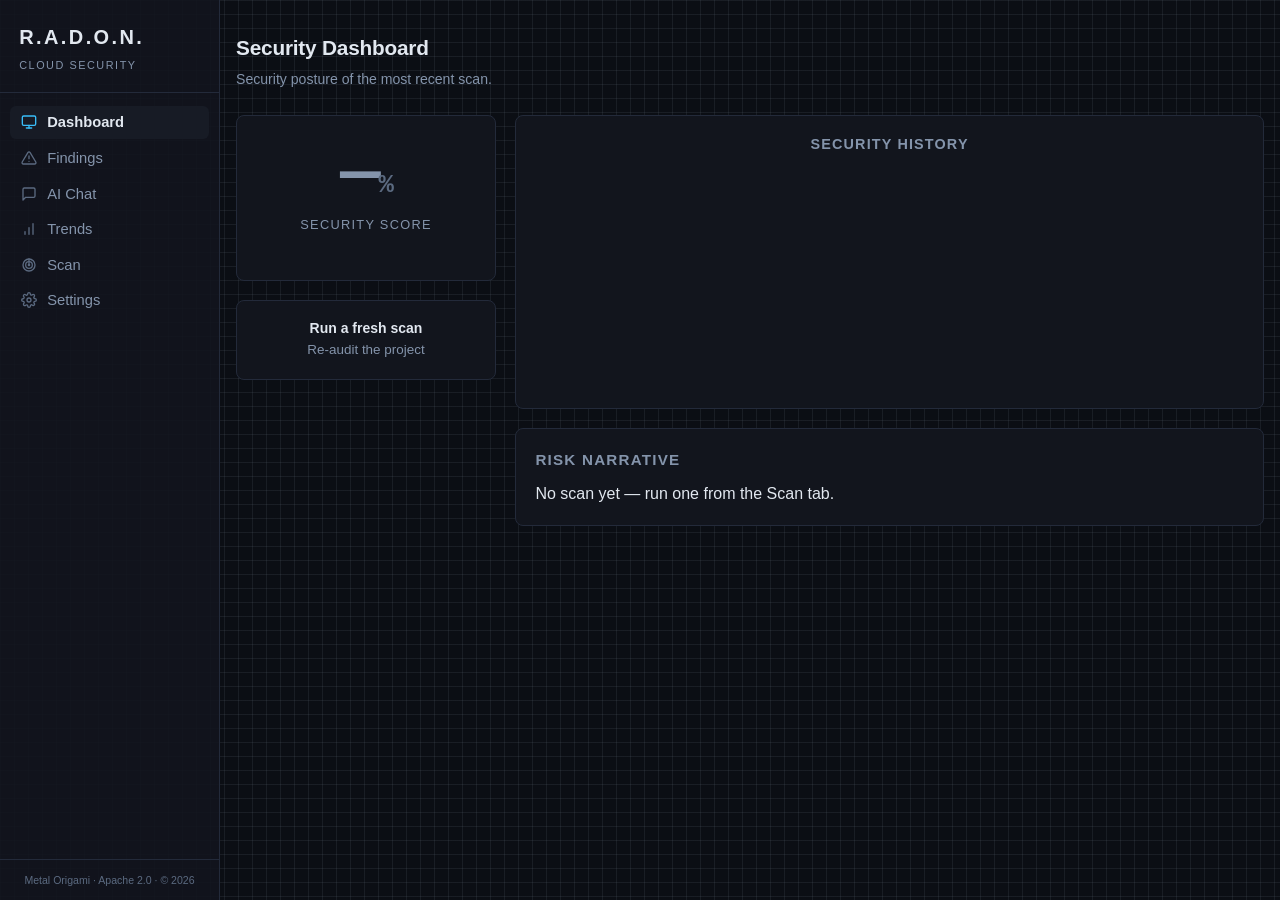
==== index.html @ 0877c62f "scaffold static demo" ====
<!DOCTYPE html>
<html lang="en">
<head>
  <meta charset="utf-8">
  <meta name="viewport" content="width=device-width, initial-scale=1">
  <title>R.A.D.O.N.</title>
  <link rel="stylesheet" href="/style.css?v=15">
</head>
<body>
  <div class="app">
    <aside class="sidebar">
      <div class="brand">
        <div class="brand-text">
          <span class="brand-name">R.A.D.O.N.</span>
          <span class="brand-sub">Cloud Security</span>
        </div>
      </div>
      <nav class="nav">
        <button class="nav-item active" data-tab="overview">
          <span class="nav-icon"><svg width="16" height="16" viewBox="0 0 24 24" fill="none" stroke="currentColor" stroke-width="2" stroke-linecap="round" stroke-linejoin="round"><rect x="2" y="3" width="20" height="14" rx="2"/><line x1="8" y1="21" x2="16" y2="21"/><line x1="12" y1="17" x2="12" y2="21"/></svg></span>
          <span class="nav-label">Dashboard</span>
        </button>
        <button class="nav-item" data-tab="findings">
          <span class="nav-icon"><svg width="16" height="16" viewBox="0 0 24 24" fill="none" stroke="currentColor" stroke-width="2" stroke-linecap="round" stroke-linejoin="round"><path d="M10.29 3.86L1.82 18a2 2 0 0 0 1.71 3h16.94a2 2 0 0 0 1.71-3L13.71 3.86a2 2 0 0 0-3.42 0z"/><line x1="12" y1="9" x2="12" y2="13"/><line x1="12" y1="17" x2="12.01" y2="17"/></svg></span>
          <span class="nav-label">Findings</span>
        </button>
        <button class="nav-item" data-tab="chat">
          <span class="nav-icon"><svg width="16" height="16" viewBox="0 0 24 24" fill="none" stroke="currentColor" stroke-width="2" stroke-linecap="round" stroke-linejoin="round"><path d="M21 15a2 2 0 0 1-2 2H7l-4 4V5a2 2 0 0 1 2-2h14a2 2 0 0 1 2 2z"/></svg></span>
          <span class="nav-label">AI Chat</span>
        </button>
        <button class="nav-item" data-tab="trends">
          <span class="nav-icon"><svg width="16" height="16" viewBox="0 0 24 24" fill="none" stroke="currentColor" stroke-width="2" stroke-linecap="round" stroke-linejoin="round"><line x1="12" y1="20" x2="12" y2="10"/><line x1="18" y1="20" x2="18" y2="4"/><line x1="6" y1="20" x2="6" y2="16"/></svg></span>
          <span class="nav-label">Trends</span>
        </button>
        <button class="nav-item" data-tab="scan">
          <span class="nav-icon"><svg width="16" height="16" viewBox="0 0 24 24" fill="none" stroke="currentColor" stroke-width="2" stroke-linecap="round" stroke-linejoin="round"><circle cx="12" cy="12" r="9"/><circle cx="12" cy="12" r="5"/><circle cx="12" cy="12" r="1"/><line x1="12" y1="12" x2="12" y2="3"/></svg></span>
          <span class="nav-label">Scan</span>
        </button>
        <button class="nav-item" data-tab="settings">
          <span class="nav-icon"><svg width="16" height="16" viewBox="0 0 24 24" fill="none" stroke="currentColor" stroke-width="2" stroke-linecap="round" stroke-linejoin="round"><circle cx="12" cy="12" r="3"/><path d="M19.4 15a1.65 1.65 0 0 0 .33 1.82l.06.06a2 2 0 1 1-2.83 2.83l-.06-.06a1.65 1.65 0 0 0-1.82-.33 1.65 1.65 0 0 0-1 1.51V21a2 2 0 1 1-4 0v-.09A1.65 1.65 0 0 0 9 19.4a1.65 1.65 0 0 0-1.82.33l-.06.06a2 2 0 1 1-2.83-2.83l.06-.06a1.65 1.65 0 0 0 .33-1.82 1.65 1.65 0 0 0-1.51-1H3a2 2 0 1 1 0-4h.09A1.65 1.65 0 0 0 4.6 9a1.65 1.65 0 0 0-.33-1.82l-.06-.06a2 2 0 1 1 2.83-2.83l.06.06a1.65 1.65 0 0 0 1.82.33H9a1.65 1.65 0 0 0 1-1.51V3a2 2 0 1 1 4 0v.09a1.65 1.65 0 0 0 1 1.51 1.65 1.65 0 0 0 1.82-.33l.06-.06a2 2 0 1 1 2.83 2.83l-.06.06a1.65 1.65 0 0 0-.33 1.82V9a1.65 1.65 0 0 0 1.51 1H21a2 2 0 1 1 0 4h-.09a1.65 1.65 0 0 0-1.51 1z"/></svg></span>
          <span class="nav-label">Settings</span>
        </button>
      </nav>
      <div class="sidebar-footer">Metal Origami · Apache 2.0 · © 2026</div>
    </aside>

    <main class="content">
      <section class="tab active" id="tab-overview"></section>
      <section class="tab" id="tab-findings" hidden></section>
      <section class="tab" id="tab-chat" hidden></section>
      <section class="tab" id="tab-trends" hidden></section>
      <section class="tab" id="tab-scan" hidden></section>
      <section class="tab" id="tab-settings" hidden></section>
    </main>
  </div>

  <script src="/chart.umd.js"></script>
  <script src="/app.js?v=8"></script>
</body>
</html>
---- style.css ----
:root {
  --bg: #0b0e14;
  --bg-grid: rgba(148, 163, 184, 0.10);
  --panel: #12151d;
  --panel-2: #171b25;
  --border: #232a3a;
  --border-strong: #2e3749;
  --text: #e2e8f0;
  --muted: #8494ab;
  --faint: #5b6a80;
  --accent: #38bdf8;
  --critical: #f43f5e;
  --high: #f97316;
  --medium: #eab308;
  --low: #22c55e;
  --info: #3b82f6;
  --ignored: #a855f7;
  --code-bg: #0a0c11;
  --sidebar-bg: rgba(18, 21, 29, 0.9);
  --font-mono: "JetBrains Mono", "SF Mono", "Cascadia Code", Consolas, "Liberation Mono", monospace;
}

html[data-theme="light"] {
  --bg: #eef1f6;
  --bg-grid: rgba(15, 23, 42, 0.05);
  --panel: #ffffff;
  --panel-2: #f1f5f9;
  --border: #dfe4ec;
  --border-strong: #c7d0dd;
  --text: #0f172a;
  --muted: #5b6b82;
  --faint: #8b9bb0;
  --accent: #0284c7;
  --critical: #dc2626;
  --high: #ea580c;
  --medium: #ca8a04;
  --low: #16a34a;
  --info: #2563eb;
  --ignored: #9333ea;
  --code-bg: #f1f5f9;
  --sidebar-bg: #ffffff;
}

* { box-sizing: border-box; }

html, body { height: 100%; }

body {
  margin: 0;
  font-family: -apple-system, BlinkMacSystemFont, "Segoe UI", Roboto, Helvetica, Arial, sans-serif;
  background: var(--bg);
  background-image:
    linear-gradient(var(--bg-grid) 1px, transparent 1px),
    linear-gradient(90deg, var(--bg-grid) 1px, transparent 1px);
  background-size: 14px 14px;
  background-attachment: fixed;
  color: var(--text);
  font-size: 14px;
  line-height: 1.55;
  -webkit-font-smoothing: antialiased;
}

.app { display: flex; min-height: calc(100vh - 38px); }

/* ---------- sidebar ---------- */
.sidebar {
  width: 220px;
  flex-shrink: 0;
  align-self: flex-start;
  position: sticky;
  top: 0;
  height: 100vh;
  display: flex;
  flex-direction: column;
  border-right: 1px solid var(--border);
  background: var(--sidebar-bg);
}

.brand { padding: 1.4rem 1.2rem 1.1rem; border-bottom: 1px solid var(--border); }
.brand-name { font-size: 1.25rem; font-weight: 700; letter-spacing: 0.12em; display: block; }
.brand-sub {
  display: block;
  color: var(--muted);
  font-size: 0.68rem;
  margin-top: 0.25rem;
  letter-spacing: 0.14em;
  text-transform: uppercase;
}

.nav { display: flex; flex-direction: column; gap: 2px; padding: 0.8rem 0.6rem; flex: 1; }
.nav-item {
  display: flex;
  align-items: center;
  gap: 0.65rem;
  width: 100%;
  padding: 0.55rem 0.7rem;
  border: none;
  background: transparent;
  color: var(--muted);
  font-size: 0.92rem;
  font-weight: 500;
  text-align: left;
  border-radius: 6px;
  cursor: pointer;
  transition: background 0.12s, color 0.12s;
}
.nav-icon { display: flex; align-items: center; justify-content: center; flex-shrink: 0; color: var(--faint); }
.nav-item:hover { background: var(--panel-2); color: var(--text); }
.nav-item:hover .nav-icon { color: var(--text); }
.nav-item.active {
  background: var(--panel-2);
  color: var(--text);
  font-weight: 600;
}
.nav-item.active .nav-icon { color: var(--accent); }

.sidebar-footer {
  padding: 0.75rem 0.5rem;
  border-top: 1px solid var(--border);
  color: var(--faint);
  font-size: 0.66rem;
  text-align: center;
  white-space: nowrap;
}

/* ---------- content ---------- */
.content { flex: 1; padding: 2rem 1rem; }

.tab { display: none; }
.tab.active { display: block; }

.tab-title {
  font-size: 1.3rem;
  font-weight: 650;
  margin: 0 0 0.3rem;
  letter-spacing: -0.01em;
}
.tab-desc { color: var(--muted); font-size: 0.88rem; margin: 0 0 1.5rem; }

/* ---------- shared components ---------- */
.panel {
  background: var(--panel);
  border: 1px solid var(--border);
  border-radius: 8px;
  padding: 1.1rem 1.2rem;
}

.mono { font-family: var(--font-mono); }

button {
  font-family: inherit;
  border: none;
  border-radius: 6px;
  cursor: pointer;
}
button:disabled { cursor: not-allowed; }

/* ---------- severity badges ---------- */
.badge {
  display: inline-block;
  border-radius: 4px;
  padding: 0.1rem 0.45rem;
  font-size: 0.7rem;
  font-weight: 700;
  text-transform: uppercase;
  letter-spacing: 0.05em;
}
.badge.critical { background: rgba(244, 63, 94, 0.14); color: var(--critical); }
.badge.high { background: rgba(249, 115, 22, 0.14); color: var(--high); }
.badge.medium { background: rgba(234, 179, 8, 0.14); color: var(--medium); }
.badge.low { background: rgba(34, 197, 94, 0.14); color: var(--low); }
.badge.info { background: rgba(59, 130, 246, 0.14); color: var(--info); }
.badge.unresolved { background: rgba(244, 63, 94, 0.14); color: var(--critical); }
.badge.resolved { background: rgba(34, 197, 94, 0.14); color: var(--low); }
.badge.ignored { background: rgba(168, 85, 247, 0.14); color: var(--ignored); }

/* ---------- dashboard ---------- */
.dashboard-grid { display: grid; grid-template-columns: 260px 1fr; gap: 1.2rem; align-items: start; }
.dashboard-left, .dashboard-right { display: flex; flex-direction: column; gap: 1.2rem; }

.mini-chart-panel h3 { margin: 0 0 0.9rem; font-size: 0.9rem; text-transform: uppercase; letter-spacing: 0.08em; color: var(--muted); text-align: center; }
.chart-box.mini { height: 220px; }

.narrative h3 { margin: 0 0 0.6rem; font-size: 0.95rem; text-transform: uppercase; letter-spacing: 0.08em; color: var(--muted); }
.narrative p { margin: 0; font-size: 1rem; color: var(--text); line-height: 1.65; }

.scan-box { text-align: center; cursor: pointer; transition: border-color 0.12s; }
.scan-box:hover { border-color: var(--accent); }
.scan-box-title { font-weight: 650; }
.scan-box-sub { color: var(--muted); font-size: 0.84rem; }

.count-row { cursor: pointer; transition: filter 0.12s; }
.count-row:hover { filter: brightness(1.25); }

/* ---------- settings ---------- */
.settings-grid { display: grid; grid-template-columns: 1fr 1fr; gap: 1.2rem; align-items: start; }
.settings-col { display: flex; flex-direction: column; gap: 1.2rem; min-width: 0; }
.settings-section h3 { margin: 0 0 0.8rem; font-size: 0.85rem; text-transform: uppercase; letter-spacing: 0.08em; color: var(--muted); }
.seg-group { display: flex; gap: 0.5rem; flex-wrap: wrap; }
.seg {
  background: var(--panel-2);
  border: 1px solid var(--border);
  color: var(--muted);
  padding: 0.4rem 0.9rem;
  border-radius: 6px;
  font-size: 0.85rem;
  text-transform: capitalize;
  cursor: pointer;
}
.seg.active { color: var(--text); border-color: var(--accent); background: var(--panel); }
.seg.danger { color: var(--critical); border-color: rgba(244, 63, 94, 0.4); }
.seg.danger:hover { background: rgba(244, 63, 94, 0.1); }
.field { margin-bottom: 0.9rem; }
.field:last-child { margin-bottom: 0; }
.field-label { display: block; font-size: 0.8rem; color: var(--muted); margin-bottom: 0.35rem; }
.field-input { width: 100%; background: var(--bg); border: 1px solid var(--border); color: var(--text); border-radius: 6px; padding: 0.5rem 0.65rem; font-size: 0.88rem; font-family: inherit; resize: vertical; }
.field-input:focus { outline: none; border-color: var(--accent); }
.settings-list { display: flex; flex-direction: column; }
.settings-actions { display: flex; align-items: center; gap: 0.8rem; margin-top: 1.2rem; }
.model-list { display: flex; flex-direction: column; gap: 0.4rem; }
.model-opt { text-align: left; padding: 0.4rem 0.6rem; border-radius: 6px; border: 1px solid var(--border); background: transparent; color: var(--muted); cursor: pointer; font-size: 0.85rem; font-family: inherit; }
.model-opt:hover { color: var(--text); border-color: var(--border-strong); }
.model-opt.active { color: var(--text); border-color: var(--accent); background: var(--panel-2); }
.model-dl { display: flex; align-items: center; justify-content: space-between; gap: 0.6rem; font-size: 0.85rem; }
.model-dl .seg { padding: 0.25rem 0.6rem; font-size: 0.8rem; text-decoration: none; }
.model-current { font-size: 0.9rem; color: var(--text); word-break: break-all; }
.muted { color: var(--muted); }
.small { font-size: 0.8rem; }
.mono.small { font-family: var(--font-mono); font-size: 0.75rem; color: var(--muted); word-break: break-all; }
.setting-row { display: flex; justify-content: space-between; gap: 1rem; padding: 0.65rem 0; border-bottom: 1px solid var(--border); }
.setting-row:last-child { border-bottom: none; }
.setting-label { color: var(--muted); font-size: 0.88rem; }
.setting-value { font-family: var(--font-mono); font-size: 0.86rem; color: var(--text); text-align: right; word-break: break-all; }
.score-card { text-align: center; padding: 1.6rem 1.2rem; }
.score-value {
  font-family: var(--font-mono);
  font-size: 4.2rem;
  font-weight: 700;
  line-height: 1;
  letter-spacing: -0.03em;
}
.score-suffix { font-size: 1.6rem; color: var(--faint); }
.score-label { color: var(--muted); font-size: 0.8rem; text-transform: uppercase; letter-spacing: 0.1em; margin-top: 0.4rem; }

.counts { display: grid; gap: 0.5rem; margin-top: 1.2rem; text-align: left; }
.count-row {
  display: flex;
  align-items: center;
  justify-content: space-between;
  font-size: 0.84rem;
  padding: 0.3rem 0.5rem;
  border-radius: 5px;
}
.count-row .count-num { font-family: var(--font-mono); font-weight: 700; }
.count-row .count-label { text-transform: capitalize; color: var(--muted); }
.count-row.critical { color: var(--critical); background: rgba(244, 63, 94, 0.08); }
.count-row.high { color: var(--high); background: rgba(249, 115, 22, 0.08); }
.count-row.medium { color: var(--medium); background: rgba(234, 179, 8, 0.08); }
.count-row.low { color: var(--low); background: rgba(34, 197, 94, 0.08); }
.count-row.info { color: var(--info); background: rgba(59, 130, 246, 0.08); }

.narrative { line-height: 1.65; }
.narrative h3 { margin: 0 0 0.6rem; font-size: 0.95rem; text-transform: uppercase; letter-spacing: 0.08em; color: var(--muted); }
.narrative p { margin: 0; font-size: 1rem; color: var(--text); }

/* ---------- findings ---------- */
.findings-toolbar { display: flex; gap: 0.5rem; margin-bottom: 1.2rem; flex-wrap: wrap; align-items: center; }
.filter-chip {
  background: var(--panel);
  color: var(--muted);
  border: 1px solid var(--border);
  padding: 0.32rem 0.75rem;
  font-size: 0.8rem;
  text-transform: capitalize;
}
.filter-chip.active { color: var(--text); border-color: var(--accent); }
.filter-chip .chip-count { color: var(--faint); margin-left: 0.3rem; font-family: var(--font-mono); font-size: 0.72rem; }

.service-groups { width: 100%; overflow-x: hidden; }
.service-group { margin-bottom: 1rem; width: 100%; }
.service-head {
  display: flex;
  align-items: center;
  gap: 0.7rem;
  padding: 0.6rem 0.9rem;
  background: var(--panel);
  border: 1px solid var(--border);
  border-radius: 8px;
  cursor: pointer;
  user-select: none;
}
.service-head .service-name { font-weight: 650; text-transform: uppercase; letter-spacing: 0.05em; font-size: 0.82rem; }
.service-head .service-count { margin-left: auto; color: var(--muted); font-family: var(--font-mono); font-size: 0.8rem; }
.service-head .service-caret { color: var(--faint); transition: transform 0.15s; flex-shrink: 0; }
.service-group.open .service-caret { transform: rotate(90deg); }

.finding-list { margin-top: 0.4rem; display: none; flex-direction: column; gap: 0.4rem; }
.service-group.open .finding-list { display: flex; }

.finding {
  background: var(--panel);
  border: 1px solid var(--border);
  border-left: 3px solid var(--border-strong);
  border-radius: 7px;
  padding: 0.7rem 0.9rem;
  cursor: pointer;
}
.finding-caret { color: var(--faint); transition: transform 0.15s; flex-shrink: 0; }
.finding.open .finding-caret { transform: rotate(90deg); }
.finding.critical { border-left-color: var(--critical); }
.finding.high { border-left-color: var(--high); }
.finding.medium { border-left-color: var(--medium); }
.finding.low { border-left-color: var(--low); }
.finding.info { border-left-color: var(--info); }
.finding.ignored { opacity: 0.55; }

.finding-row { display: flex; align-items: center; gap: 0.7rem; }
.finding-row .rule { font-weight: 600; font-size: 0.92rem; white-space: nowrap; }
.finding-row .resource { color: var(--muted); font-size: 0.82rem; font-family: var(--font-mono); flex: 1; min-width: 0; overflow: hidden; text-overflow: ellipsis; white-space: nowrap; }

.finding-detail { color: var(--muted); font-size: 0.84rem; margin-top: 0.4rem; }
.finding-assess { margin-top: 0.5rem; border-top: 1px solid var(--border); padding-top: 0.5rem; display: none; }
.finding.open .finding-assess { display: block; }
.finding-assess .a-label { font-size: 0.7rem; text-transform: uppercase; letter-spacing: 0.08em; color: var(--faint); }
.finding-assess .a-text { margin: 0.15rem 0 0.6rem; font-size: 0.88rem; }

/* status + "fix" buttons */
.status-btn {
  background: var(--panel-2);
  color: var(--muted);
  border: 1px solid var(--border);
  padding: 0.2rem 0.5rem;
  font-size: 0.76rem;
  border-radius: 5px;
}
.fix-btn {
  background: var(--accent);
  color: #06121a;
  font-weight: 650;
  padding: 0.25rem 0.7rem;
  font-size: 0.8rem;
}
.fix-btn:hover { filter: brightness(1.1); }

.status-menu {
  position: relative;
  display: inline-block;
}
.status-menu .menu {
  position: absolute;
  top: 100%;
  left: 0;
  margin-top: 0.3rem;
  background: var(--panel-2);
  border: 1px solid var(--border-strong);
  border-radius: 6px;
  padding: 0.3rem;
  display: none;
  z-index: 20;
  min-width: 130px;
}
.status-menu.open .menu { display: block; }
.status-menu .menu button {
  display: block;
  width: 100%;
  text-align: left;
  background: transparent;
  color: var(--text);
  padding: 0.35rem 0.6rem;
  font-size: 0.82rem;
  border-radius: 4px;
}
.status-menu .menu button:hover { background: var(--border); }

/* ---------- chat ---------- */
.chat-header { margin-bottom: 0.4rem; }
.chat-wrap { display: flex; flex-direction: column; height: calc(100vh - 150px); min-height: 420px; }
.chat-log { flex: 1; overflow-y: auto; display: flex; flex-direction: column; gap: 0.8rem; padding: 0.2rem 0 1rem 0.2rem; }
.msg { max-width: 78%; padding: 0.7rem 0.9rem; border-radius: 8px; font-size: 0.9rem; white-space: pre-wrap; }
.msg.user { align-self: flex-end; background: var(--panel-2); border: 1px solid var(--border-strong); }
.msg.assistant { align-self: flex-start; background: rgba(56, 189, 248, 0.07); border: 1px solid rgba(56, 189, 248, 0.25); }
.msg.assistant .msg-role { display: block; font-size: 0.68rem; color: var(--accent); text-transform: uppercase; letter-spacing: 0.08em; margin-bottom: 0.25rem; }

.chat-input-row {
  display: flex;
  align-items: center;
  gap: 0.6rem;
  margin-top: 1rem;
}
.chat-input {
  flex: 1;
  background: var(--panel);
  border: 1px solid var(--border);
  border-radius: 10px;
  color: var(--text);
  padding: 0.6rem 0.9rem;
  font-family: inherit;
  font-size: 0.95rem;
  line-height: 1.4;
  resize: none;
  transition: border-color 0.12s;
}
.chat-input:focus { outline: none; border-color: var(--accent); }
.msg-body { word-break: break-word; }
.msg-body code { background: var(--panel-2); padding: 0.08rem 0.35rem; border-radius: 4px; font-family: var(--font-mono); font-size: 0.85em; }
.msg-body pre { background: var(--code-bg); border: 1px solid var(--border); border-radius: 6px; padding: 0.7rem 0.9rem; overflow-x: auto; font-family: var(--font-mono); font-size: 0.82em; margin: 0.4rem 0; }
.msg-body pre code { background: none; padding: 0; }
.msg-body h2, .msg-body h3, .msg-body h4 { margin: 0.45rem 0 0.2rem; }
.msg-body a { color: var(--accent); }
.msg-body hr { border: none; border-top: 1px solid var(--border-strong); margin: 0.7rem 0; }
.msg-body .para { height: 0.6rem; }
.code-block { margin: 0.5rem 0; border: 1px solid var(--border); border-radius: 8px; overflow: hidden; background: var(--code-bg); }
.code-head { display: flex; align-items: center; justify-content: space-between; padding: 0.35rem 0.7rem; background: var(--panel-2); border-bottom: 1px solid var(--border); font-size: 0.72rem; color: var(--muted); }
.code-lang { text-transform: uppercase; letter-spacing: 0.06em; }
.copy-btn { border: 1px solid var(--border); background: transparent; color: var(--muted); font-size: 0.7rem; padding: 0.12rem 0.5rem; border-radius: 4px; cursor: pointer; font-family: inherit; }
.copy-btn:hover { color: var(--text); border-color: var(--border-strong); }
.code-block pre { margin: 0; padding: 0.7rem 0.9rem; overflow-x: auto; border: none; background: transparent; }
.code-block code { background: none; padding: 0; }

.thinking { display: inline-flex; align-items: center; gap: 4px; color: var(--muted); font-size: 0.85rem; }
.thinking-dots { display: inline-flex; gap: 3px; align-items: center; }
.thinking-dots i { width: 5px; height: 5px; border-radius: 50%; background: var(--accent); animation: think 1.2s infinite; }
.thinking-dots i:nth-child(2) { animation-delay: 0.2s; }
.thinking-dots i:nth-child(3) { animation-delay: 0.4s; }
@keyframes think { 0%, 60%, 100% { opacity: 0.25; } 30% { opacity: 1; } }

.chat-send { background: var(--accent); color: #06121a; padding: 0; width: 32px; height: 32px; border-radius: 6px; border: none; display: inline-flex; align-items: center; justify-content: center; flex-shrink: 0; cursor: pointer; }
.chat-send:disabled { opacity: 0.55; cursor: not-allowed; }
.chat-hint { color: var(--faint); font-size: 0.76rem; margin-top: 0.5rem; text-align: center; }

/* ---------- trends ---------- */
.trend-toolbar { display: flex; gap: 0.6rem; margin-top: 1.2rem; justify-content: center; flex-wrap: wrap; }
.trend-toggle {
  display: inline-flex;
  align-items: center;
  gap: 0.45rem;
  padding: 0.4rem 0.85rem;
  border-radius: 999px;
  background: var(--panel);
  border: 1px solid var(--border);
  color: var(--muted);
  font-size: 0.85rem;
  text-transform: capitalize;
  cursor: pointer;
}
.trend-toggle .tdot { width: 9px; height: 9px; border-radius: 50%; }
.trend-toggle .tdot.critical { background: var(--critical); }
.trend-toggle .tdot.high { background: var(--high); }
.trend-toggle .tdot.medium { background: var(--medium); }
.trend-toggle .tdot.low { background: var(--low); }
.trend-toggle.active { color: var(--text); border-color: var(--border-strong); }
.trend-toggle:not(.active) { opacity: 0.45; }
.chart-grid { display: flex; flex-direction: column; gap: 1.3rem; }
.chart-panel { padding: 1.2rem 1.4rem; }
.chart-panel h3 { margin: 0 0 0.9rem; font-size: 0.9rem; text-transform: uppercase; letter-spacing: 0.08em; color: var(--muted); text-align: center; }
.chart-box { position: relative; height: 240px; }

/* ---------- scan ---------- */
.scan-layout { display: flex; flex-direction: column; gap: 1.2rem; }
.scan-actions { display: flex; gap: 0.7rem; align-items: center; }
.scan-btn { background: var(--accent); color: #06121a; font-weight: 650; padding: 0.55rem 1.3rem; font-size: 0.92rem; }
.scan-btn:disabled { opacity: 0.6; }

.terminal {
  background: var(--code-bg);
  border: 1px solid var(--border);
  border-radius: 8px;
  padding: 1rem 1.1rem;
  font-family: var(--font-mono);
  font-size: 0.82rem;
  min-height: 320px;
  max-height: 460px;
  overflow-y: auto;
  line-height: 1.7;
}
.term-line { white-space: pre-wrap; word-break: break-word; }
.term-line .prompt { color: var(--faint); margin-right: 0.5rem; }
.term-line.info { color: var(--muted); }
.term-line.ok { color: var(--low); }
.term-line.fail { color: var(--critical); }
.term-line.done { color: var(--low); font-weight: 600; }
.term-cursor { display: inline-block; width: 8px; height: 1em; background: var(--accent); vertical-align: text-bottom; animation: blink 1s steps(1) infinite; }
@keyframes blink { 50% { opacity: 0; } }

.scan-result { display: none; }
.scan-result.show { display: block; }

/* ---------- empty states ---------- */
.empty { color: var(--muted); text-align: center; padding: 3rem 1rem; }
.empty .empty-big { font-size: 1rem; color: var(--text); font-weight: 600; margin-bottom: 0.4rem; }
.empty .empty-sub { font-size: 0.85rem; }

/* ---------- responsive ---------- */
@media (max-width: 800px) {
  .dashboard-grid { grid-template-columns: 1fr; }
}


/* ---------- components ---------- */
.comp-row { display: flex; align-items: center; gap: 0.6rem; padding: 0.55rem 0; border-bottom: 1px solid var(--border); }
.comp-row:last-of-type { border-bottom: none; }
.comp-dot { width: 9px; height: 9px; border-radius: 50%; flex-shrink: 0; }
.comp-dot.up { background: var(--low); box-shadow: 0 0 7px var(--low); }
.comp-dot.starting { background: var(--medium); box-shadow: 0 0 7px var(--medium); }
.comp-dot.down { background: var(--critical); box-shadow: 0 0 7px var(--critical); }
.comp-label { font-weight: 600; font-size: 0.88rem; }
.comp-detail { color: var(--muted); font-size: 0.8rem; flex: 1; text-align: right; }
.comp-actions { display: inline-flex; gap: 0.35rem; }
.comp-btn { background: var(--panel-2); color: var(--muted); border: 1px solid var(--border); padding: 0.18rem 0.5rem; font-size: 0.72rem; border-radius: 5px; }
.comp-btn:hover { color: var(--text); border-color: var(--border-strong); }
.comp-btn.start { color: var(--low); border-color: rgba(34, 197, 94, 0.4); }
.comp-btn.stop { color: var(--critical); border-color: rgba(244, 63, 94, 0.4); }

.status-hint { margin-top: 0.7rem; padding-top: 0.6rem; border-top: 1px solid var(--border); color: var(--faint); font-size: 0.76rem; }

/* ---------- model button ---------- */
.model-btn { background: var(--accent); color: #06121a; font-weight: 600; padding: 0.25rem 0.7rem; font-size: 0.8rem; border-radius: 6px; width: 106px; text-align: center; border: 1px solid transparent; }
.model-btn:hover { filter: brightness(1.1); }
.model-btn.downloaded { background: rgba(34, 197, 94, 0.14); color: var(--low); border: 1px solid rgba(34, 197, 94, 0.4); }
.model-btn.downloaded:hover { background: rgba(244, 63, 94, 0.14); color: var(--critical); border-color: rgba(244, 63, 94, 0.4); }
.model-btn.downloaded .lbl-del { display: none; }
.model-btn.downloaded:hover .lbl-dl { display: none; }
.model-btn.downloaded:hover .lbl-del { display: inline; }

/* ---------- toast ---------- */
.toast { position: fixed; background: var(--panel-2); border: 1px solid var(--border-strong); color: var(--text); padding: 0.5rem 0.9rem; border-radius: 8px; font-size: 0.85rem; opacity: 0; transform: translateY(6px); transition: opacity 0.2s, transform 0.2s; z-index: 200; pointer-events: none; white-space: nowrap; }
.toast.show { opacity: 1; transform: translateY(0); }

/* ---------- secondary button (matches save) ---------- */
.scan-btn.secondary { background: transparent; color: var(--critical); border: 1px solid rgba(244, 63, 94, 0.4); }
.scan-btn.secondary:hover { background: rgba(244, 63, 94, 0.1); }

/* ---------- disabled input ---------- */
.field-input:disabled { opacity: 0.5; cursor: not-allowed; background: var(--panel-2); }
.chat-input:disabled { opacity: 0.6; cursor: not-allowed; }

/* light mode: white text on the darker accent (dark text looks bad on blue) */
html[data-theme="light"] .scan-btn:not(.secondary),
html[data-theme="light"] .chat-send,
html[data-theme="light"] .fix-btn,
html[data-theme="light"] .model-btn:not(.downloaded) { color: #ffffff; }


/* ---------- consistent hover feedback ---------- */
.seg:hover:not(.danger) { color: var(--text); border-color: var(--border-strong); }
.scan-btn:hover:not(.secondary) { filter: brightness(1.1); }
.chat-send:hover:not(:disabled) { filter: brightness(1.1); }
.status-btn:hover { color: var(--text); border-color: var(--border-strong); }
.filter-chip:hover { color: var(--text); border-color: var(--border-strong); }
.trend-toggle:not(.active):hover { opacity: 0.75; }

.comp-btn.start:hover { background: rgba(34, 197, 94, 0.12); border-color: var(--low); }
.comp-btn.stop:hover { background: rgba(244, 63, 94, 0.12); border-color: var(--critical); }
.trend-toggle:hover { background: var(--panel-2); border-color: var(--border-strong); }

.export-menu { position: relative; display: inline-block; }
.export-popup { position: absolute; top: 100%; left: 0; margin-top: 0.35rem; background: var(--panel-2); border: 1px solid var(--border-strong); border-radius: 6px; padding: 0.3rem; display: none; flex-direction: column; gap: 0.15rem; z-index: 20; min-width: 90px; }
.export-menu.open .export-popup { display: flex; }
.export-popup button { display: block; width: 100%; text-align: left; background: transparent; color: var(--text); padding: 0.35rem 0.6rem; font-size: 0.82rem; border-radius: 4px; }
.export-popup button:hover { background: var(--border); }

.seg-group + .field { margin-top: 0.9rem; }

.finding-cite { font-size: 0.72rem; color: var(--muted); margin-top: 0.35rem; font-family: ui-monospace, monospace; letter-spacing: 0.02em; }
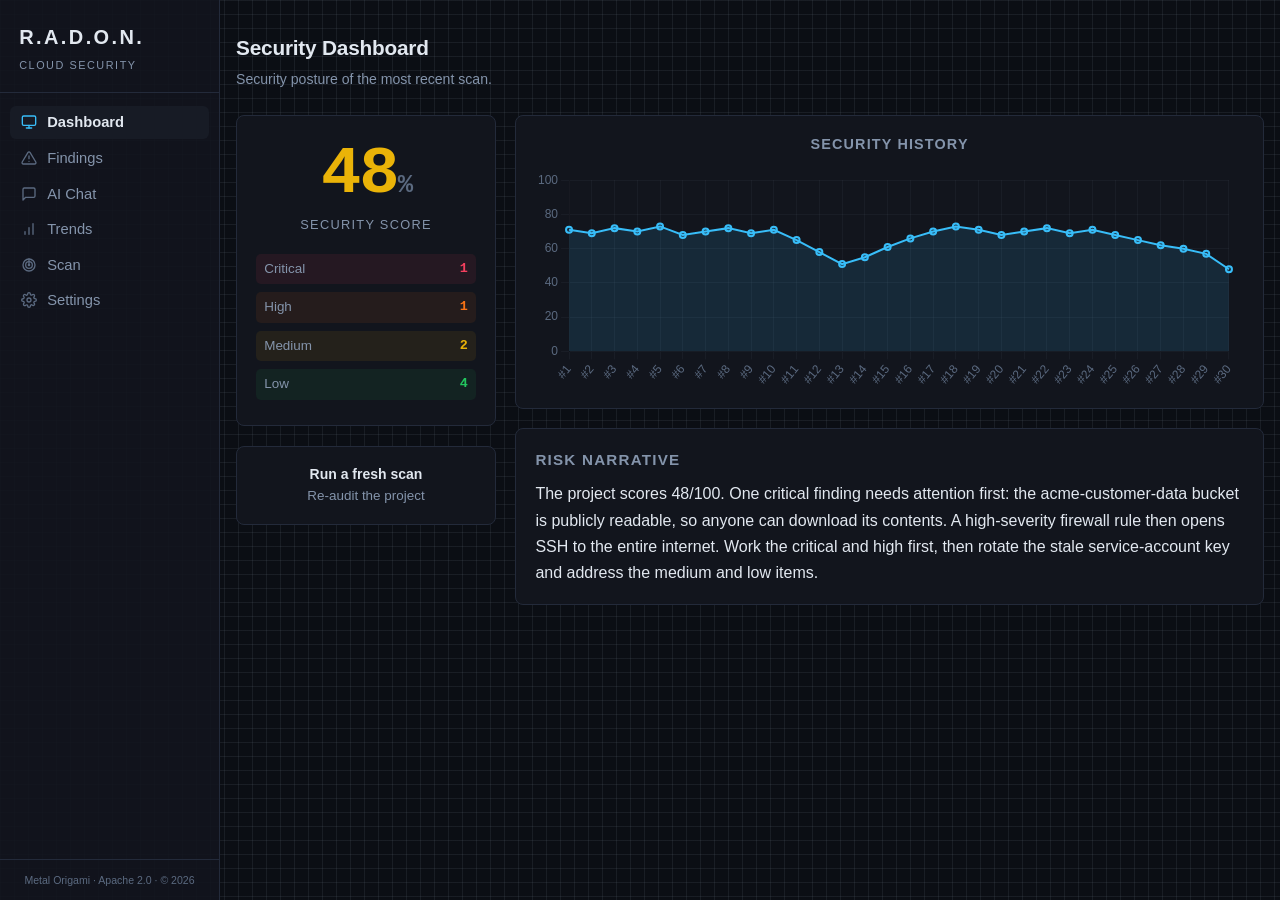
==== commit 192076b4: "wire demo scripts and relative paths" ====
--- a/index.html
+++ b/index.html
@@ -4,7 +4,7 @@
   <meta charset="utf-8">
   <meta name="viewport" content="width=device-width, initial-scale=1">
   <title>R.A.D.O.N.</title>
-  <link rel="stylesheet" href="/style.css?v=15">
+  <link rel="stylesheet" href="style.css?v=15">
 </head>
 <body>
   <div class="app">
@@ -54,7 +54,9 @@
     </main>
   </div>
 
-  <script src="/chart.umd.js"></script>
-  <script src="/app.js?v=8"></script>
+  <script src="chart.umd.js"></script>
+  <script src="demo-data.js"></script>
+  <script src="demo.js"></script>
+  <script src="app.js?v=8"></script>
 </body>
 </html>
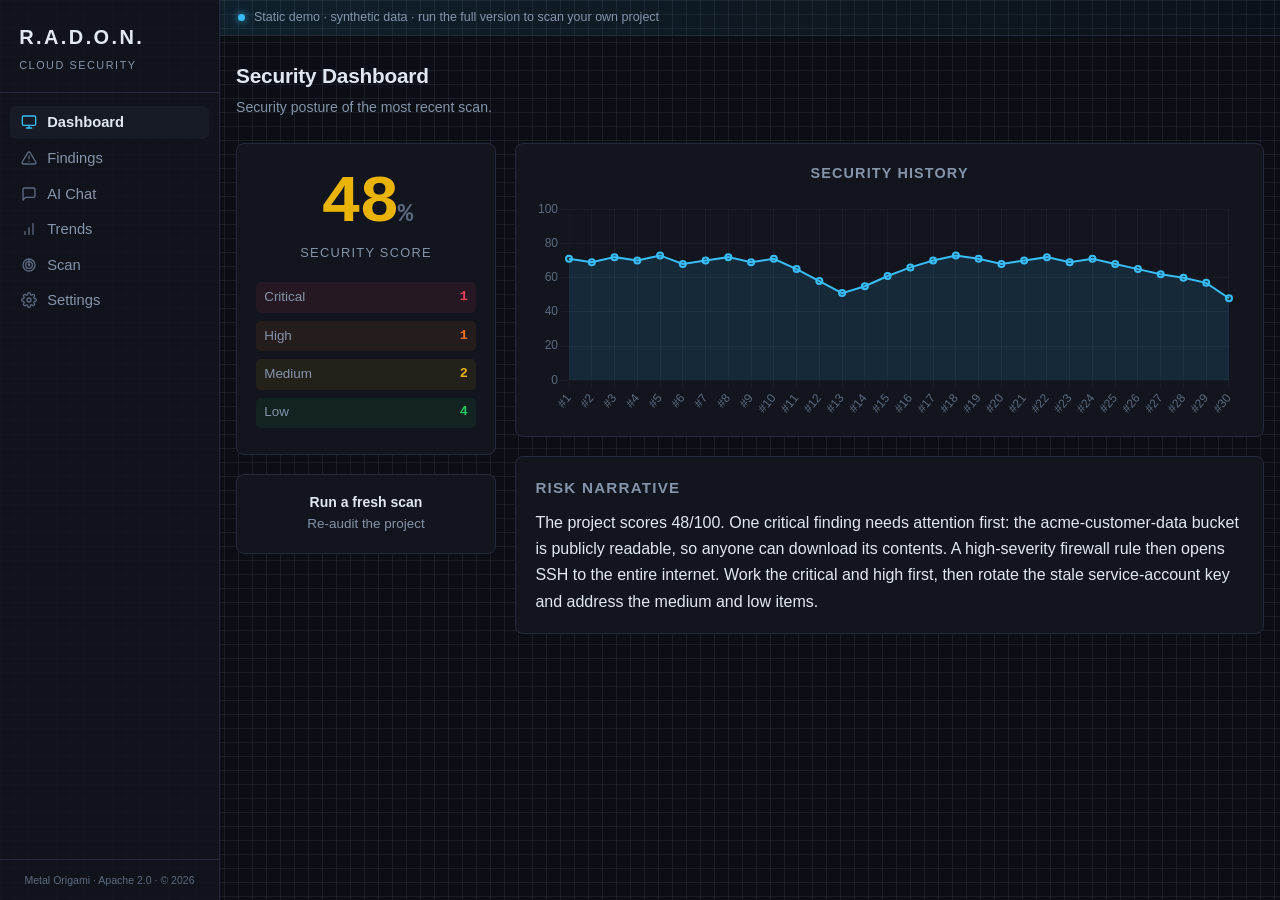
==== commit fd57e8f7: "add demo banner and chat history" ====
--- a/index.html
+++ b/index.html
@@ -55,8 +55,8 @@
   </div>
 
   <script src="chart.umd.js"></script>
-  <script src="demo-data.js"></script>
-  <script src="demo.js"></script>
-  <script src="app.js?v=8"></script>
+  <script src="demo-data.js?v=2"></script>
+  <script src="demo.js?v=2"></script>
+  <script src="app.js?v=10"></script>
 </body>
 </html>
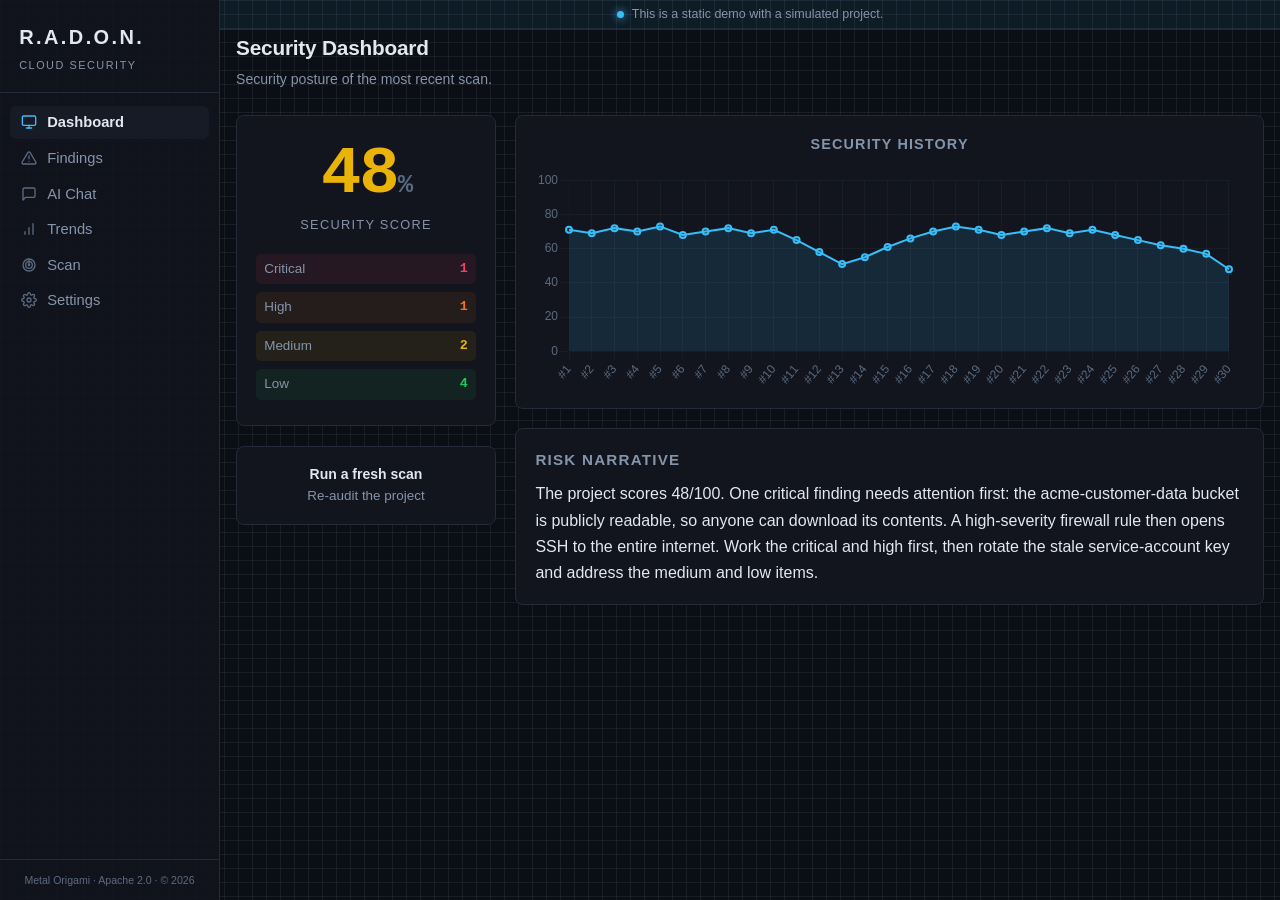
==== commit 4b52ca2a: "tweak demo banner and export" ====
--- a/index.html
+++ b/index.html
@@ -55,8 +55,8 @@
   </div>
 
   <script src="chart.umd.js"></script>
-  <script src="demo-data.js?v=2"></script>
-  <script src="demo.js?v=2"></script>
+  <script src="demo-data.js?v=3"></script>
+  <script src="demo.js?v=4"></script>
   <script src="app.js?v=10"></script>
 </body>
 </html>
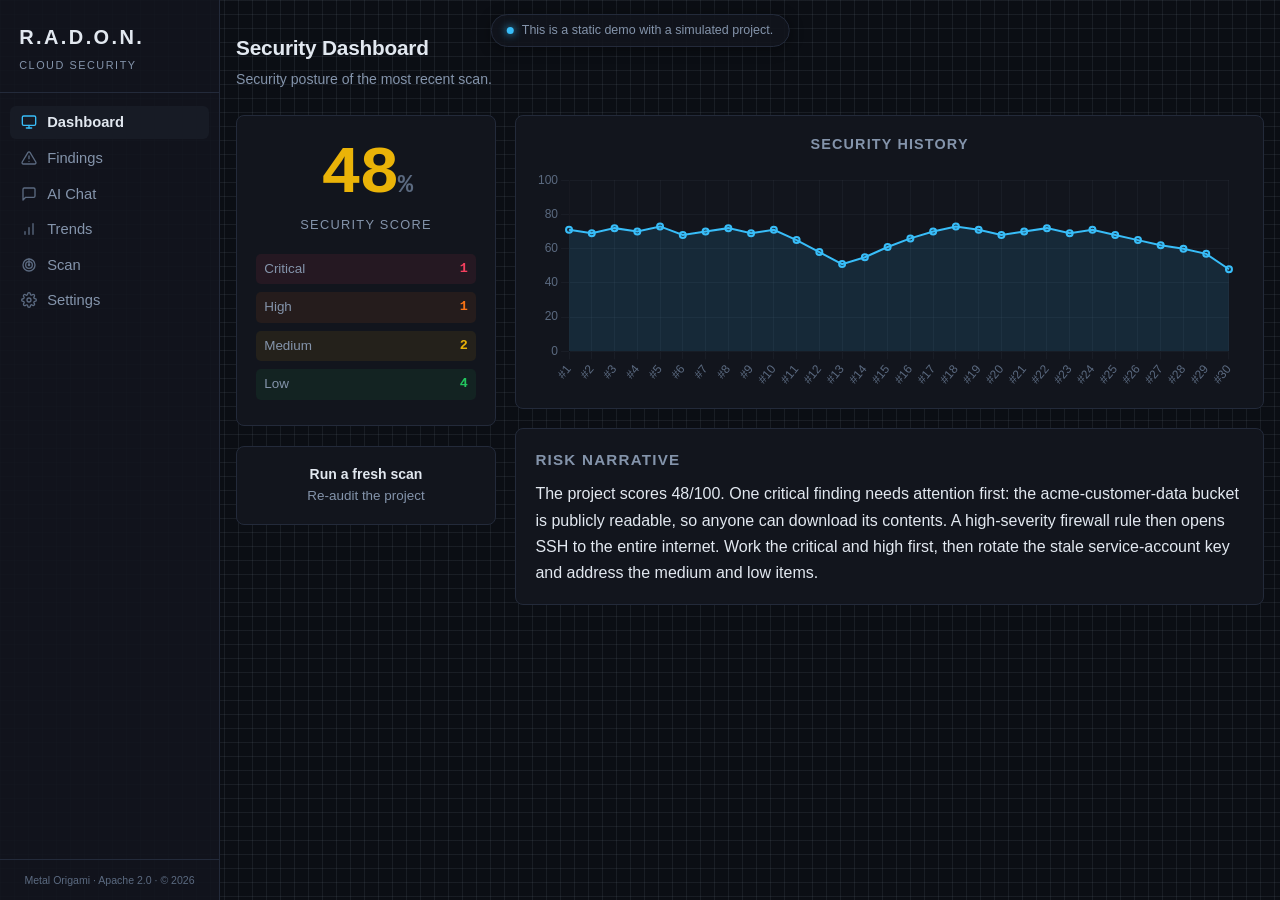
==== commit 2346b33c: "make demo banner a floating pill" ====
--- a/index.html
+++ b/index.html
@@ -56,7 +56,7 @@
 
   <script src="chart.umd.js"></script>
   <script src="demo-data.js?v=3"></script>
-  <script src="demo.js?v=4"></script>
+  <script src="demo.js?v=5"></script>
   <script src="app.js?v=10"></script>
 </body>
 </html>
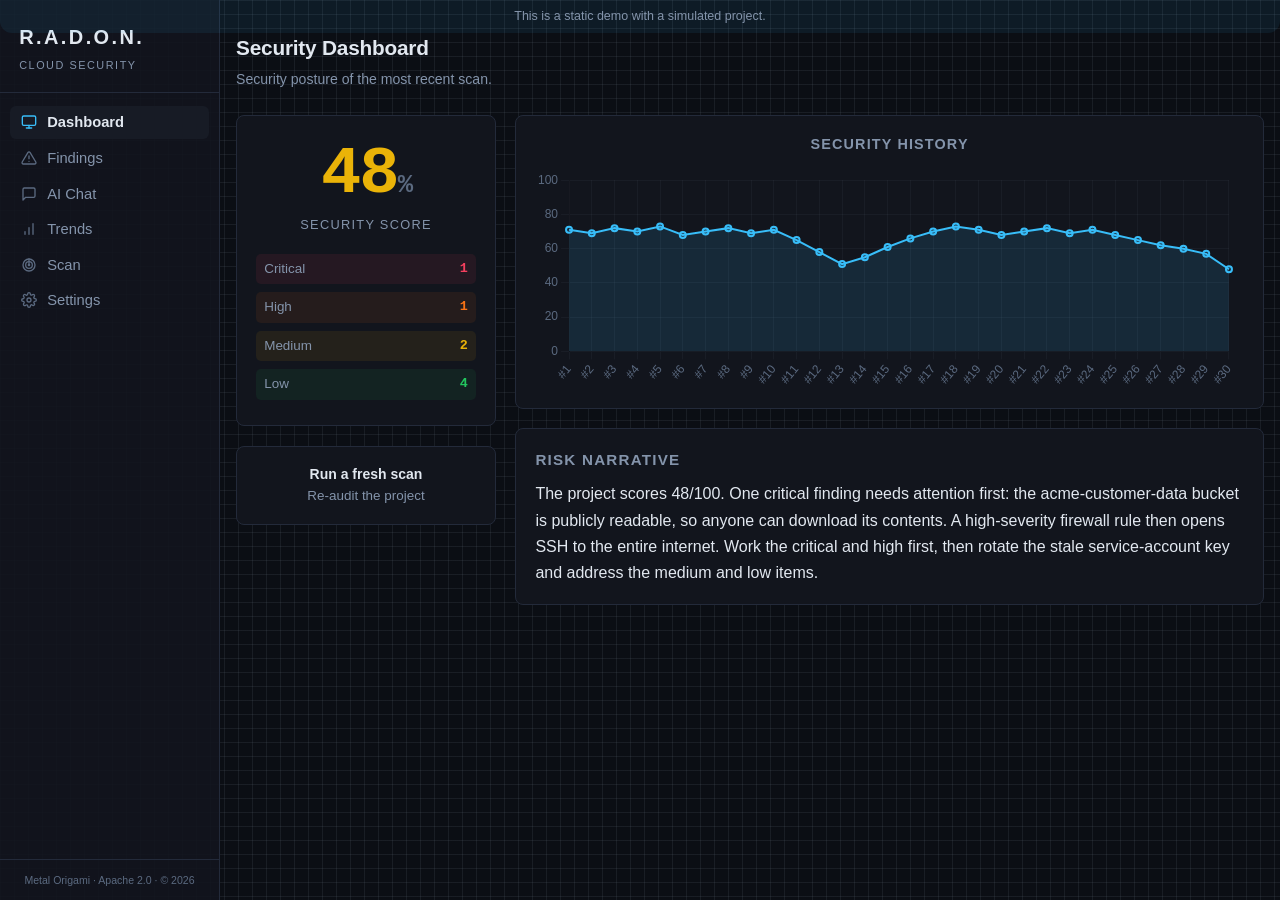
==== commit f6f41d10: "make demo banner a top bar" ====
--- a/index.html
+++ b/index.html
@@ -56,7 +56,7 @@
 
   <script src="chart.umd.js"></script>
   <script src="demo-data.js?v=3"></script>
-  <script src="demo.js?v=5"></script>
+  <script src="demo.js?v=6"></script>
   <script src="app.js?v=10"></script>
 </body>
 </html>
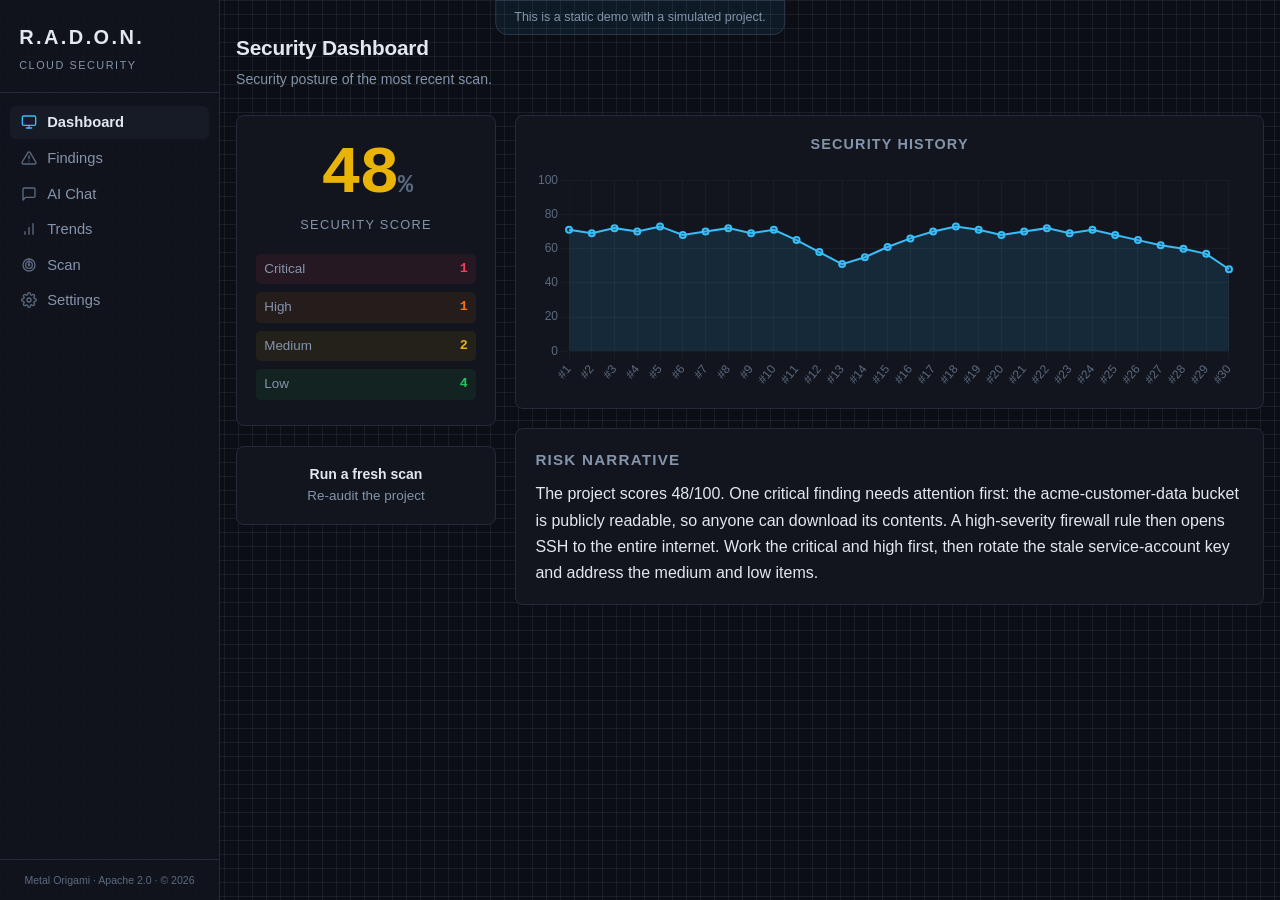
==== commit 5c62a736: "fit demo banner to content width" ====
--- a/index.html
+++ b/index.html
@@ -56,7 +56,7 @@
 
   <script src="chart.umd.js"></script>
   <script src="demo-data.js?v=3"></script>
-  <script src="demo.js?v=6"></script>
+  <script src="demo.js?v=7"></script>
   <script src="app.js?v=10"></script>
 </body>
 </html>
